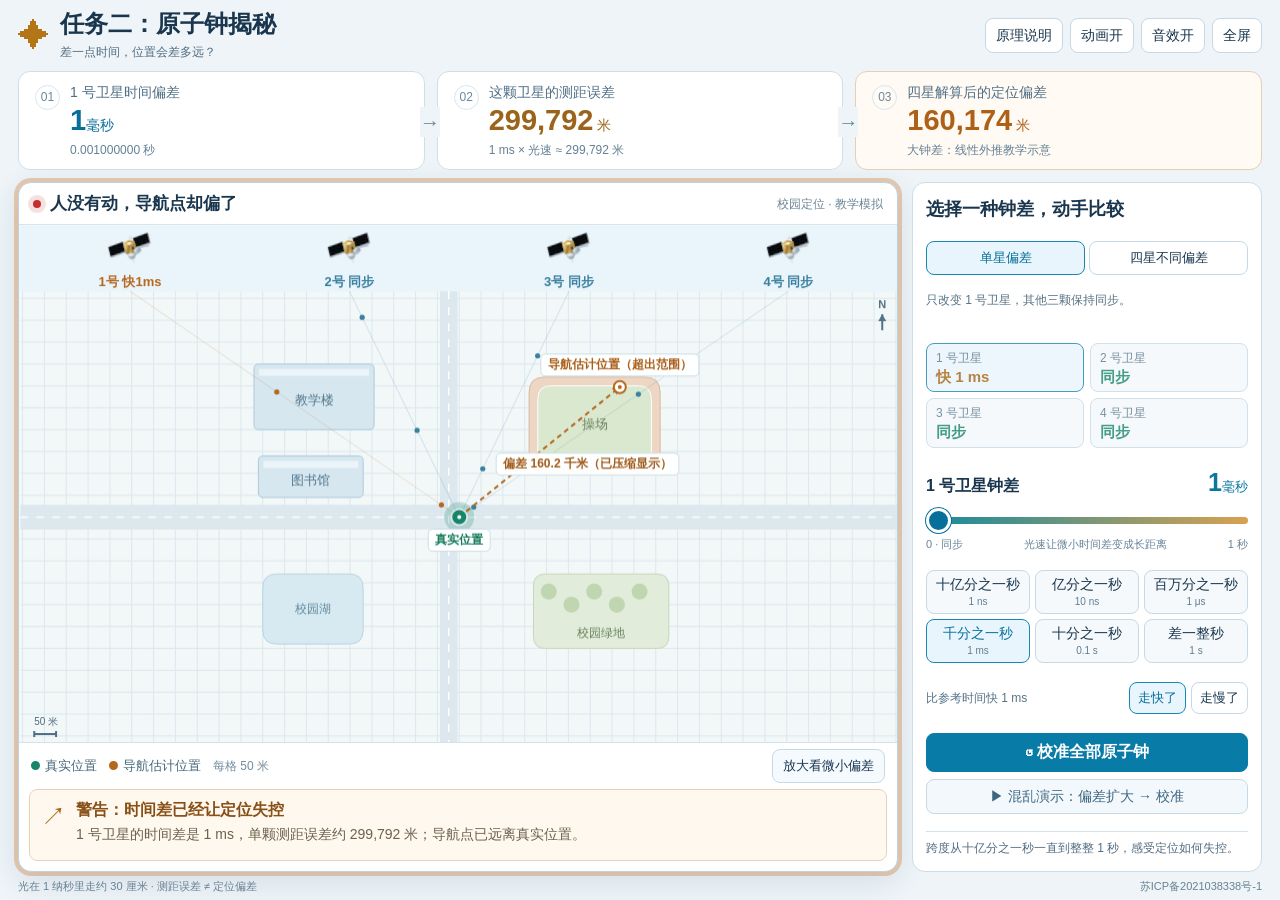
==== site/index.html @ 1d57d841 "Create atomic clock teaching lab with escalating clock-error demonstrations" ====
<!doctype html>
<html lang="zh-CN">
<head>
  <meta charset="utf-8"><meta name="viewport" content="width=device-width, initial-scale=1">
  <meta name="theme-color" content="#eef4f8"><title>任务二：原子钟揭秘</title>
  <link rel="icon" href="assets/satellite.svg" type="image/svg+xml"><link rel="stylesheet" href="style.css">
  <script defer src="model.js"></script><script defer src="scene.js"></script><script defer src="app.js"></script>
</head>
<body>
<main class="app">
  <header class="masthead">
    <a class="brand" href="./"><span class="brand-star" aria-hidden="true">✦</span><span><h1>任务二：原子钟揭秘</h1><small>差一点时间，位置会差多远？</small></span></a>
    <div class="header-actions"><button id="help-button">原理说明</button><button id="motion-button" aria-pressed="true">动画开</button><button id="sound-button" aria-pressed="true">音效开</button><button id="fullscreen-button">全屏</button></div>
  </header>
  <section class="cause-chain" aria-label="时间误差影响定位的过程">
    <div class="metric"><span class="step">01</span><div><p id="time-label">1 号卫星时间偏差</p><strong><span id="time-value">100</span><small id="time-unit">纳秒</small></strong><span class="metric-note" id="time-detail">0.000000100 秒</span></div><span class="chain-arrow" aria-hidden="true">→</span></div>
    <div class="metric metric-range"><span class="step">02</span><div><p id="range-label">这颗卫星的测距误差</p><strong><span id="range-value">29.98</span><small> 米</small></strong><span class="metric-note" id="range-detail">钟差 × 光速</span></div><span class="chain-arrow" aria-hidden="true">→</span></div>
    <div class="metric metric-position"><span class="step">03</span><div><p>四星解算后的定位偏差</p><strong><span id="position-value">16.02</span><small> 米</small></strong><span class="metric-note" id="position-detail">本例卫星分布下的模拟结果</span></div></div>
  </section>
  <div class="workspace">
    <section class="map-panel" aria-labelledby="map-title">
      <div class="panel-heading"><h2 id="map-title"><span class="status-dot"></span>人没有动，导航点却偏了</h2><span class="tag">校园定位 · 教学模拟</span></div>
      <div class="map-wrap"><canvas id="map" width="1000" height="580" aria-label="校园地图：绿色是真实位置，橙色是导航估计位置。调节卫星钟差观察变化。"></canvas></div>
      <div class="map-caption"><div class="legend"><span><i class="actual-dot"></i>真实位置</span><span><i class="estimate-dot"></i>导航估计位置</span><span class="grid-caption">每格 50 米</span></div><button id="zoom-button" aria-pressed="false">放大看微小偏差</button></div>
      <div class="observation" id="observation" role="status" aria-live="polite"><span class="observation-icon" aria-hidden="true">↗</span><div><strong id="observation-title">时间偏了，导航位置也偏了</strong><p id="observation-text">调大钟差，观察橙色导航点。</p></div></div>
    </section>
    <aside class="control-panel" aria-labelledby="control-title">
      <div class="control-heading"><h2 id="control-title">选择一种钟差，动手比较</h2></div>
      <div class="modes" role="group" aria-label="卫星钟差实验模式"><button data-mode="single" aria-pressed="true" class="active">单星偏差</button><button data-mode="mixed" aria-pressed="false">四星不同偏差</button></div>
      <p id="mode-note" class="mode-note">只改变 1 号卫星，其他三颗保持同步。</p>
      <div class="satellites" role="group" aria-label="选择要调整的卫星">
        <button data-satellite="0" aria-pressed="true"><span>1 号卫星</span><strong id="sat-value-0">快 100 ns</strong></button>
        <button data-satellite="1" aria-pressed="false"><span>2 号卫星</span><strong id="sat-value-1">同步</strong></button>
        <button data-satellite="2" aria-pressed="false"><span>3 号卫星</span><strong id="sat-value-2">同步</strong></button>
        <button data-satellite="3" aria-pressed="false"><span>4 号卫星</span><strong id="sat-value-3">同步</strong></button>
      </div>
      <div class="clock-control">
        <label class="slider-label" for="clock-slider"><span id="slider-target">1 号卫星钟差</span><strong><span id="slider-value">100</span><small> ns</small></strong></label>
        <input id="clock-slider" type="range" min="0" max="1000000000" step="1" value="100" aria-describedby="unit-note">
        <div class="slider-ticks"><span>0 · 同步</span><span id="unit-note">光速让微小时间差变成长距离</span><span>1 秒</span></div>
      </div>
      <div class="presets" role="group" aria-label="快速选择时间偏差"><button data-ns="1" aria-pressed="false">十亿分之一秒<small>1 ns</small></button><button data-ns="10" aria-pressed="false">亿分之一秒<small>10 ns</small></button><button data-ns="1000" aria-pressed="false">百万分之一秒<small>1 μs</small></button><button data-ns="1000000" aria-pressed="false">千分之一秒<small>1 ms</small></button><button data-ns="100000000" aria-pressed="false">十分之一秒<small>0.1 s</small></button><button data-ns="1000000000" aria-pressed="false">差一整秒<small>1 s</small></button></div>
      <div class="direction" role="group" aria-label="钟差方向"><span id="clock-status">比参考时间快 100 纳秒</span><button data-direction="ahead" class="active" aria-pressed="true">走快了</button><button data-direction="behind" aria-pressed="false">走慢了</button></div>
      <div class="experiment-actions"><button class="primary-button" id="calibrate-button">↺ 校准全部原子钟</button><button class="demo-button" id="demo-button" aria-pressed="false">▶ 混乱演示：偏差扩大 → 校准</button></div>
      <div class="takeaway" id="experiment-tip">跨度从十亿分之一秒一直到整整 1 秒，感受定位如何失控。</div>
    </aside>
  </div>
  <footer><span>光在 1 纳秒里走约 30 厘米 · 测距误差 ≠ 定位偏差</span><a href="https://beian.miit.gov.cn/" target="_blank" rel="noopener noreferrer">苏ICP备2021038338号-1</a></footer>
</main>
<div class="modal-backdrop" id="help-modal" hidden>
  <section class="help-dialog" role="dialog" aria-modal="true" aria-labelledby="help-title" tabindex="-1">
    <header><h2 id="help-title">原子钟怎样影响定位？</h2><button id="close-help">关闭说明 ×</button></header>
    <div class="help-content">
      <article><h3>① 时间算错，距离就算错</h3><p>信号以光速传播。1 纳秒对应约 30 厘米的测距误差，1 微秒约 300 米，1 毫秒约 300 千米，1 秒则是约 30 万千米。原子钟的稳定计时直接决定卫星测距能否可信。</p></article>
      <article><h3>② 两种模式，感受定位混乱</h3><p><b>单星偏差：</b>只让一颗卫星的时间失准，导航点会被拉向错误方向。</p><p><b>四星不同偏差：</b>四颗分别走快或走慢，距离互相矛盾，定位点可能跳动、偏移，误差也可能部分抵消。</p></article>
      <article><h3>③ 先预测，再操作</h3><p>从十亿分之一秒一路调到一整秒，测距误差会扩大多少倍？</p><button id="answer-button" aria-expanded="false" aria-controls="answer">查看解释 ＋</button><p id="answer" hidden>从 1 纳秒到 1 秒是 10 亿倍。光速不变，时间差扩大多少倍，单颗卫星的测距误差就扩大多少倍；四星不同偏差下，最终定位还取决于误差组合。</p></article>
      <article><h3>教学模型与科学说明</h3><p>每颗发射钟差可调 0–1 秒。走快使该卫星伪距偏短，走慢使其偏长。地图会把超出校园范围的估计位置压缩到视野边缘，并用震动与警报强调“已经失控”；它是教学夸张效果，不是实际北斗精度评估。</p><p>大钟差下的定位偏差是局部线性模型的外推，不能当作真实定位结果；真实接收机可能无法定位。模型使用固定四颗卫星方向的局部二维线性最小二乘解算；真实三维定位还包含高度、大气、轨道、多路径和系统校正。“校准”只清除本实验设定的钟差。</p><p>真空光速：299792458 米/秒。<a href="https://www.beidou.gov.cn/xt/xtjs/" target="_blank" rel="noopener noreferrer">北斗卫星导航系统介绍</a></p></article>
    </div>
  </section>
</div>
</body>
</html>
---- site/style.css ----
:root{color-scheme:light;--bg:#eef4f8;--text:#19364e;--muted:#526c80;--blue:#086f9a;--green:#168568;--orange:#b4681d;--font:"PingFang SC","Microsoft YaHei",Arial,sans-serif}
*{box-sizing:border-box}body{margin:0;background:var(--bg);color:var(--text);font:16px/1.5 var(--font)}button,input{font:inherit}button{cursor:pointer;touch-action:manipulation;color:inherit;border:1px solid #c6d9e4;border-radius:8px;background:#fff;padding:6px 10px;min-height:34px}button:hover{border-color:#1988b1;background:#edf7fd}button:disabled{cursor:default;opacity:.8}button:focus,a:focus,input:focus{outline:3px solid #e5a33c;outline-offset:2px}[hidden]{display:none!important}a{color:var(--blue)}button.active{color:#086f9a;background:#e8f5fc;border-color:#1687b0}.app{height:100vh;min-height:640px;max-width:1920px;padding:0 18px;margin:auto;display:flex;flex-direction:column}.masthead{flex:none;min-height:64px;display:flex;align-items:center;justify-content:space-between;padding:8px 0}.brand{display:flex;align-items:center;text-decoration:none;color:var(--text)}.brand-star{font-size:32px;color:#b47516;margin-right:10px}.brand h1{font-size:24px;line-height:1.3;margin:0}.brand small{font-size:12px;color:var(--muted)}.header-actions{display:flex}.header-actions button{margin-left:7px;font-size:14px}
.cause-chain{flex:none;display:grid;grid-template-columns:repeat(3,minmax(0,1fr));grid-gap:12px;margin-bottom:12px}.metric{position:relative;display:flex;background:#fff;border:1px solid #cddfe9;border-radius:12px;padding:10px 16px}.step{font-size:12px;color:#68889e;border:1px solid #d8e6ef;border-radius:50%;width:25px;height:25px;text-align:center;line-height:23px;margin:3px 10px 0 0;flex-shrink:0}.metric p{font-size:14px;color:#506f85;margin:0}.metric strong{font-size:29px;line-height:1.2;display:block;color:var(--blue);font-variant-numeric:tabular-nums}.metric strong small{font-size:14px;font-weight:400}.metric-note{font-size:12px;color:#648093;display:block;margin-top:3px}.metric-range strong{color:#9a641a}.metric-position{background:#fffaf4;border-color:#e4cfb4}.metric-position strong{color:#ae6017}.chain-arrow{position:absolute;right:-16px;top:36%;z-index:1;width:20px;text-align:center;background:var(--bg);color:#68889e;font-size:20px}
.workspace{flex:1;min-height:0;display:grid;grid-template-columns:minmax(0,1fr) 350px;grid-gap:14px}.map-panel{min-width:0;min-height:0;background:#fff;border:1px solid #bbd2e0;border-radius:13px;overflow:hidden;display:flex;flex-direction:column}.panel-heading{flex:none;display:flex;justify-content:space-between;align-items:center;padding:8px 14px;border-bottom:1px solid #d5e3ed;min-height:39px}.panel-heading h2{font-size:17px;margin:0;display:flex;align-items:center}.status-dot{width:8px;height:8px;background:var(--orange);border-radius:50%;margin-right:9px}.calibrated .status-dot{background:var(--green)}.tag{font-size:12px;color:#6b8596}.map-wrap{flex:1;min-height:0;position:relative;background:#f3f9fd}#map{display:block;width:100%;height:100%;position:absolute;inset:0}.map-caption{flex:none;display:flex;align-items:center;justify-content:space-between;padding:6px 12px;border-top:1px solid #d3e2eb}.legend{display:flex;align-items:center;flex-wrap:wrap;font-size:13px;color:#47677d}.legend>span{margin-right:12px;white-space:nowrap}.legend i{display:inline-block;width:9px;height:9px;border-radius:50%;margin-right:5px}.actual-dot{background:#168568}.estimate-dot{background:#b4681d}.grid-caption{color:#758b9b;font-size:12px}.map-caption button{font-size:13px;white-space:nowrap;background:#f5faff}.map-caption button[aria-pressed=true]{border-color:#1d87ae;color:#08729c;background:#e7f5fc}.observation{flex:none;margin:0 10px 10px;padding:8px 11px;border:1px solid #e7d2b7;border-radius:8px;background:#fff8ee;display:flex;min-height:72px}.observation-icon{font-size:25px;color:#a9691c;margin-right:10px}.observation strong{font-size:16px;color:#885017}.observation p{margin:2px 0 0;font-size:14px;color:#6d614e}.calibrated .observation{background:#edf9f4;border-color:#b1d9ca}.calibrated .observation strong,.calibrated .observation-icon{color:#14745a}.common-bias .observation{background:#edf6ff;border-color:#b8d3e9}.common-bias .observation strong{color:#14628c}
.control-panel{min-height:0;background:#fff;border:1px solid #cbdde8;border-radius:13px;padding:13px;display:flex;flex-direction:column;justify-content:space-between}.control-heading h2{font-size:18px;margin:0 0 8px}.modes{display:flex}.modes button{flex:1;padding:6px 3px;margin-left:4px;font-size:13px;white-space:nowrap}.modes button:first-child{margin-left:0}.mode-note{font-size:12px;color:#577386;margin:6px 0;min-height:36px}.satellites{display:grid;grid-template-columns:1fr 1fr;grid-gap:6px}.satellites button{text-align:left;padding:5px 9px;min-height:49px;background:#f4f8fc}.satellites button span{font-size:12px;display:block;color:#58768a}.satellites button strong{font-size:15px;display:block;line-height:1.3;font-variant-numeric:tabular-nums;color:#a46514}.satellites button.synced strong{color:var(--green)}.satellites button.active{background:#e8f5fc;border-color:#1687b0}.slider-label{display:flex;align-items:baseline;justify-content:space-between;font-size:16px;font-weight:600;margin-top:7px}.slider-label strong{font-size:25px;color:#08789f;font-variant-numeric:tabular-nums}.slider-label small{font-size:13px;font-weight:400}#clock-slider{width:100%;display:block;appearance:none;-webkit-appearance:none;height:7px;border-radius:5px;background:linear-gradient(90deg,#168b9e,#d9a151);margin:15px 0 12px;cursor:ew-resize;touch-action:pan-y}#clock-slider::-webkit-slider-thumb{appearance:none;-webkit-appearance:none;width:25px;height:25px;border:3px solid white;border-radius:50%;background:#086f9a;box-shadow:0 0 0 1px #086f9a}#clock-slider::-moz-range-thumb{width:19px;height:19px;border:3px solid white;border-radius:50%;background:#086f9a}.slider-ticks{display:flex;justify-content:space-between;font-size:11px;color:#688396;margin-bottom:8px}.presets{display:grid;grid-template-columns:repeat(4,1fr);grid-gap:5px}.presets button{padding:5px 2px;font-size:14px;background:#f5f9fc}.presets button.active{color:#08729e;background:#e8f5fc;border-color:#1887b1}.direction{display:flex;align-items:center;margin:9px 0;font-size:12px}.direction>span{margin-right:auto;color:#557388}.direction button{font-size:13px;padding:4px 8px;min-height:32px;margin-left:5px}.primary-button{background:#087ba7;border-color:#087ba7;color:#fff;font-weight:600;font-size:16px;width:100%;min-height:39px}.primary-button:hover{background:#06658c;border-color:#06658c}.demo-button{width:100%;background:#f3f8fc;margin-top:7px;min-height:35px;font-size:14px;color:#3e6580}.demo-button[aria-pressed=true]{border-color:#a97931;background:#fff7eb;color:#985e17}.takeaway{margin-top:8px;border-top:1px solid #d6e3eb;padding-top:7px;font-size:12px;color:#526c80}footer{flex:none;display:flex;justify-content:space-between;padding:6px 0;font-size:11px;color:#688192}footer a{color:inherit;text-decoration:none}
.modal-backdrop{position:fixed;top:0;left:0;width:100%;height:100%;background:rgba(25,54,78,.3);display:flex;align-items:center;justify-content:center;padding:20px;z-index:10}.help-dialog{background:#fff;border:1px solid #c6d9e4;border-radius:15px;max-width:780px;width:100%;max-height:90vh;display:flex;flex-direction:column;box-shadow:0 20px 70px rgba(25,54,78,.2)}.help-dialog header{padding:14px 20px;display:flex;align-items:center;justify-content:space-between;border-bottom:1px solid #d5e3ed}.help-dialog h2{font-size:21px;margin:0}.help-content{overflow:auto;padding:0 22px 16px}.help-content h3{font-size:18px;color:#086f9a;margin:18px 0 7px}.help-content p{font-size:15px;margin:6px 0;line-height:1.8}.help-content article+article{border-top:1px solid #e1eaf0;margin-top:16px}.help-content #answer{padding:10px;background:#edf7fc;border-radius:7px}
@media(min-width:1600px) and (min-height:850px){.workspace{grid-template-columns:minmax(0,1fr) 390px}.control-panel{padding:20px}.control-heading h2{font-size:21px}.modes button{font-size:15px}.mode-note,.takeaway{font-size:14px}.satellites button{padding:10px}.satellites button strong{font-size:19px}.satellites button span{font-size:14px}.presets button,.direction button{font-size:16px;min-height:40px}.primary-button,.demo-button{min-height:44px}}
@media(max-width:1100px){.app{padding:0 12px}.workspace{grid-template-columns:minmax(0,1fr) 325px;grid-gap:10px}.metric{padding:9px 12px}.step{display:none}.tag{display:none}.grid-caption{display:none}.panel-heading h2{font-size:16px}.observation p{font-size:13px}}
@media(min-width:761px) and (max-height:700px){.masthead{min-height:56px}.brand h1{font-size:22px}.cause-chain{margin-bottom:8px}.metric{padding:6px 12px}.metric strong{font-size:26px}.control-panel{padding:10px}.control-heading{display:none}.mode-note{min-height:32px;margin:4px 0}.satellites button{min-height:44px;padding:3px 7px}.slider-label{margin-top:3px}.takeaway{display:none}.observation{min-height:65px}}
@media(max-width:760px){.app{padding:0 8px;min-height:780px}.masthead{flex-wrap:wrap;min-height:79px;padding:6px 0}.brand h1{font-size:20px}.brand-star{font-size:25px;margin-right:7px}.brand small{display:none}.header-actions{margin-left:auto}.header-actions button{font-size:12px;min-height:28px;padding:3px 8px;margin-left:5px}.cause-chain{grid-gap:6px;margin-bottom:7px}.metric{padding:7px}.metric p{font-size:10px;min-height:30px;line-height:1.4}.metric strong{font-size:22px}.metric strong small{font-size:10px}.metric-note{font-size:10px;line-height:1.3;min-height:26px}.chain-arrow{font-size:14px;right:-9px;width:12px}.workspace{display:flex;flex-direction:column}.map-panel{flex:1;min-height:230px}.panel-heading{min-height:30px;padding:4px 9px}.panel-heading h2{font-size:14px}.map-caption{padding:4px 8px}.legend{font-size:11px}.legend>span{margin-right:7px}.map-caption button{font-size:11px;min-height:28px;padding:3px 6px}.observation{padding:5px 7px;margin:0 6px 6px;min-height:0}.observation strong{font-size:12px}.observation p{font-size:11px;line-height:1.4}.observation-icon{display:none}.control-panel{flex:none;padding:8px;margin-top:7px}.control-heading,.takeaway{display:none}.modes button{min-height:29px;font-size:12px;padding:4px 3px}.mode-note{font-size:11px;min-height:0;margin:4px 0}.satellites{grid-template-columns:repeat(4,minmax(0,1fr));grid-gap:4px}.satellites button{padding:3px 5px;min-height:40px}.satellites button span{font-size:10px}.satellites button strong{font-size:12px}.slider-label{margin-top:4px;font-size:13px}.slider-label strong{font-size:20px}.slider-ticks{font-size:10px;margin-bottom:5px}#clock-slider{margin:12px 0 10px}.presets button{font-size:12px;min-height:29px;padding:3px}.direction{margin:5px 0;font-size:11px}.direction button{font-size:12px;min-height:28px}.experiment-actions{display:flex}.experiment-actions button{width:50%;min-height:34px;font-size:12px}.demo-button{margin:0 0 0 6px}footer{font-size:9px;padding:4px 0}footer>span{max-width:210px}.help-dialog header{padding:12px}.help-dialog h2{font-size:17px}}
@media(min-width:761px) and (max-height:800px){.takeaway{display:none}}
@media(prefers-reduced-motion:reduce){*{scroll-behavior:auto!important}}
.presets{grid-template-columns:repeat(3,minmax(0,1fr))}.presets button{min-height:43px;line-height:1.2}.presets button small{display:block;color:#627d90;font-size:10px;margin-top:3px}
body[data-alarm-level="2"] .map-panel{box-shadow:0 0 0 3px rgba(210,145,38,.25),0 8px 24px rgba(40,77,104,.1)}
body[data-alarm-level="3"] .map-panel{box-shadow:0 0 0 4px rgba(209,111,28,.32),0 8px 30px rgba(40,77,104,.14);animation:alarmShake .34s infinite}
body[data-alarm-level="4"] .map-panel{box-shadow:0 0 0 5px rgba(188,47,38,.45),0 8px 34px rgba(120,36,30,.2);animation:alarmShake .16s infinite}
body[data-alarm-level="3"] .status-dot,body[data-alarm-level="4"] .status-dot{background:#c52f2f;box-shadow:0 0 0 5px rgba(197,47,47,.15)}
@keyframes alarmShake{0%,100%{filter:brightness(1)}50%{filter:brightness(1.08)}}
@media(max-width:760px){.presets button{min-height:34px;font-size:11px}.presets button small{font-size:9px}.presets{grid-gap:4px}}
@media(prefers-reduced-motion:reduce){body[data-alarm-level] .map-panel{animation:none!important}}
body[data-alarm-level] .map-panel{animation:none}
@media(min-width:761px) and (max-height:800px){.control-heading{display:none}.control-panel{padding:10px}.mode-note{min-height:0;margin:5px 0}.satellites button{min-height:42px;padding:3px 7px}.slider-label{margin-top:4px}.direction{margin:6px 0}.presets button{min-height:40px;font-size:12px}.demo-button{margin-top:5px}}
@media(max-width:760px){.metric strong{font-size:18px;overflow-wrap:anywhere}.metric-note{overflow-wrap:anywhere}.control-panel{padding:6px}.mode-note{font-size:10px}.presets button{min-height:32px}.satellites button{min-height:35px}.slider-ticks{font-size:9px}.observation p{font-size:10px}}
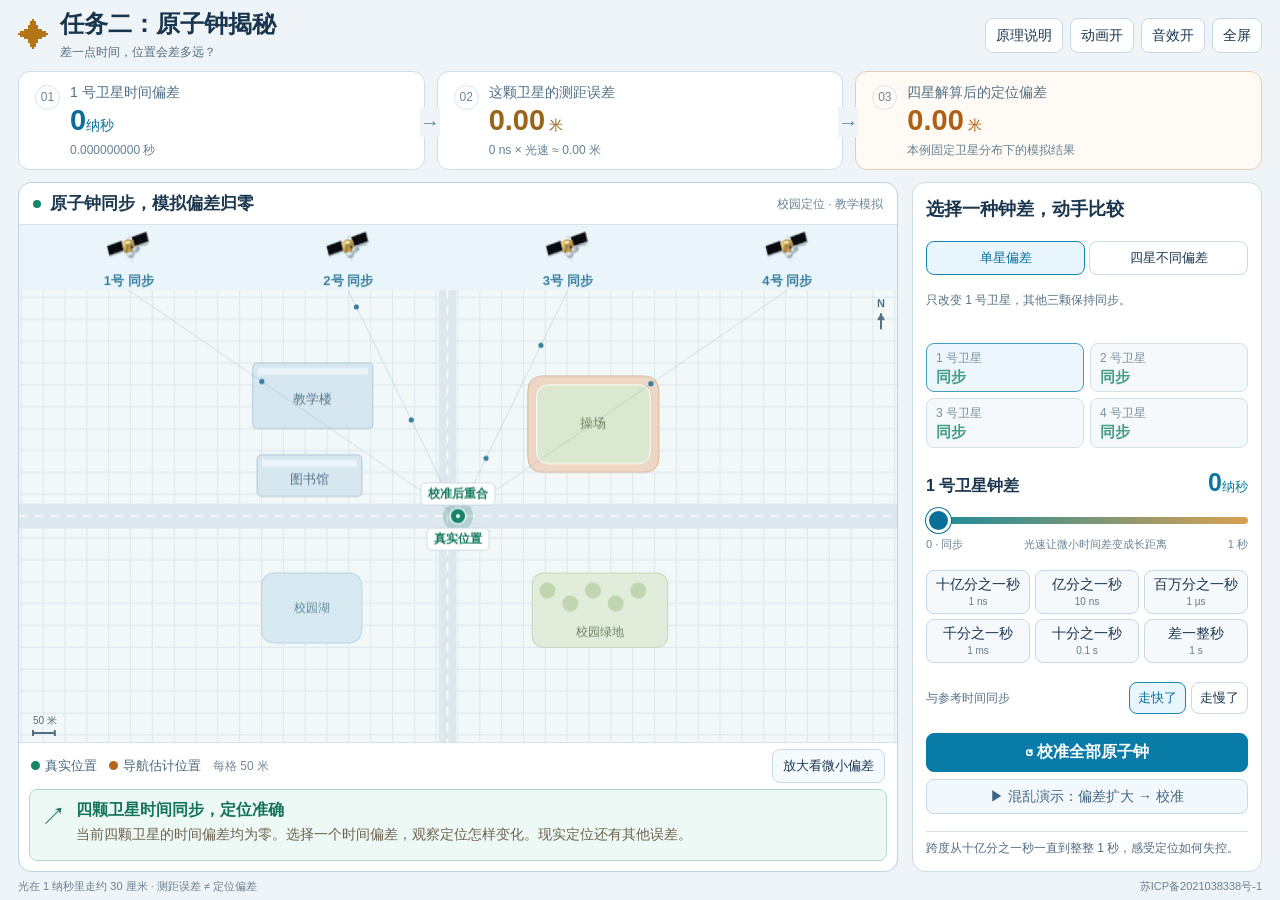
==== commit dda13ddf: "Start all clock experiment modes with zero satellite offsets" ====
--- a/site/index.html
+++ b/site/index.html
@@ -13,34 +13,34 @@
     <div class="header-actions"><button id="help-button">原理说明</button><button id="motion-button" aria-pressed="true">动画开</button><button id="sound-button" aria-pressed="true">音效开</button><button id="fullscreen-button">全屏</button></div>
   </header>
   <section class="cause-chain" aria-label="时间误差影响定位的过程">
-    <div class="metric"><span class="step">01</span><div><p id="time-label">1 号卫星时间偏差</p><strong><span id="time-value">100</span><small id="time-unit">纳秒</small></strong><span class="metric-note" id="time-detail">0.000000100 秒</span></div><span class="chain-arrow" aria-hidden="true">→</span></div>
-    <div class="metric metric-range"><span class="step">02</span><div><p id="range-label">这颗卫星的测距误差</p><strong><span id="range-value">29.98</span><small> 米</small></strong><span class="metric-note" id="range-detail">钟差 × 光速</span></div><span class="chain-arrow" aria-hidden="true">→</span></div>
-    <div class="metric metric-position"><span class="step">03</span><div><p>四星解算后的定位偏差</p><strong><span id="position-value">16.02</span><small> 米</small></strong><span class="metric-note" id="position-detail">本例卫星分布下的模拟结果</span></div></div>
+    <div class="metric"><span class="step">01</span><div><p id="time-label">1 号卫星时间偏差</p><strong><span id="time-value">0</span><small id="time-unit">纳秒</small></strong><span class="metric-note" id="time-detail">0.000000000 秒</span></div><span class="chain-arrow" aria-hidden="true">→</span></div>
+    <div class="metric metric-range"><span class="step">02</span><div><p id="range-label">这颗卫星的测距误差</p><strong><span id="range-value">0.00</span><small> 米</small></strong><span class="metric-note" id="range-detail">钟差 × 光速</span></div><span class="chain-arrow" aria-hidden="true">→</span></div>
+    <div class="metric metric-position"><span class="step">03</span><div><p>四星解算后的定位偏差</p><strong><span id="position-value">0.00</span><small> 米</small></strong><span class="metric-note" id="position-detail">本例卫星分布下的模拟结果</span></div></div>
   </section>
   <div class="workspace">
-    <section class="map-panel" aria-labelledby="map-title">
-      <div class="panel-heading"><h2 id="map-title"><span class="status-dot"></span>人没有动，导航点却偏了</h2><span class="tag">校园定位 · 教学模拟</span></div>
+    <section class="map-panel calibrated" aria-labelledby="map-title">
+      <div class="panel-heading"><h2 id="map-title"><span class="status-dot"></span>原子钟同步，模拟偏差归零</h2><span class="tag">校园定位 · 教学模拟</span></div>
       <div class="map-wrap"><canvas id="map" width="1000" height="580" aria-label="校园地图：绿色是真实位置，橙色是导航估计位置。调节卫星钟差观察变化。"></canvas></div>
       <div class="map-caption"><div class="legend"><span><i class="actual-dot"></i>真实位置</span><span><i class="estimate-dot"></i>导航估计位置</span><span class="grid-caption">每格 50 米</span></div><button id="zoom-button" aria-pressed="false">放大看微小偏差</button></div>
-      <div class="observation" id="observation" role="status" aria-live="polite"><span class="observation-icon" aria-hidden="true">↗</span><div><strong id="observation-title">时间偏了，导航位置也偏了</strong><p id="observation-text">调大钟差，观察橙色导航点。</p></div></div>
+      <div class="observation" id="observation" role="status" aria-live="polite"><span class="observation-icon" aria-hidden="true">↗</span><div><strong id="observation-title">四颗卫星时间同步，定位准确</strong><p id="observation-text">当前四颗卫星的时间偏差均为零。选择一个时间偏差，观察定位怎样变化。现实定位还有其他误差。</p></div></div>
     </section>
     <aside class="control-panel" aria-labelledby="control-title">
       <div class="control-heading"><h2 id="control-title">选择一种钟差，动手比较</h2></div>
       <div class="modes" role="group" aria-label="卫星钟差实验模式"><button data-mode="single" aria-pressed="true" class="active">单星偏差</button><button data-mode="mixed" aria-pressed="false">四星不同偏差</button></div>
       <p id="mode-note" class="mode-note">只改变 1 号卫星，其他三颗保持同步。</p>
       <div class="satellites" role="group" aria-label="选择要调整的卫星">
-        <button data-satellite="0" aria-pressed="true"><span>1 号卫星</span><strong id="sat-value-0">快 100 ns</strong></button>
+        <button data-satellite="0" aria-pressed="true"><span>1 号卫星</span><strong id="sat-value-0">同步</strong></button>
         <button data-satellite="1" aria-pressed="false"><span>2 号卫星</span><strong id="sat-value-1">同步</strong></button>
         <button data-satellite="2" aria-pressed="false"><span>3 号卫星</span><strong id="sat-value-2">同步</strong></button>
         <button data-satellite="3" aria-pressed="false"><span>4 号卫星</span><strong id="sat-value-3">同步</strong></button>
       </div>
       <div class="clock-control">
-        <label class="slider-label" for="clock-slider"><span id="slider-target">1 号卫星钟差</span><strong><span id="slider-value">100</span><small> ns</small></strong></label>
-        <input id="clock-slider" type="range" min="0" max="1000000000" step="1" value="100" aria-describedby="unit-note">
+        <label class="slider-label" for="clock-slider"><span id="slider-target">1 号卫星钟差</span><strong><span id="slider-value">0</span><small> ns</small></strong></label>
+        <input id="clock-slider" type="range" min="0" max="1000000000" step="1" value="0" aria-describedby="unit-note">
         <div class="slider-ticks"><span>0 · 同步</span><span id="unit-note">光速让微小时间差变成长距离</span><span>1 秒</span></div>
       </div>
       <div class="presets" role="group" aria-label="快速选择时间偏差"><button data-ns="1" aria-pressed="false">十亿分之一秒<small>1 ns</small></button><button data-ns="10" aria-pressed="false">亿分之一秒<small>10 ns</small></button><button data-ns="1000" aria-pressed="false">百万分之一秒<small>1 μs</small></button><button data-ns="1000000" aria-pressed="false">千分之一秒<small>1 ms</small></button><button data-ns="100000000" aria-pressed="false">十分之一秒<small>0.1 s</small></button><button data-ns="1000000000" aria-pressed="false">差一整秒<small>1 s</small></button></div>
-      <div class="direction" role="group" aria-label="钟差方向"><span id="clock-status">比参考时间快 100 纳秒</span><button data-direction="ahead" class="active" aria-pressed="true">走快了</button><button data-direction="behind" aria-pressed="false">走慢了</button></div>
+      <div class="direction" role="group" aria-label="钟差方向"><span id="clock-status">与参考时间同步</span><button data-direction="ahead" class="active" aria-pressed="true">走快了</button><button data-direction="behind" aria-pressed="false">走慢了</button></div>
       <div class="experiment-actions"><button class="primary-button" id="calibrate-button">↺ 校准全部原子钟</button><button class="demo-button" id="demo-button" aria-pressed="false">▶ 混乱演示：偏差扩大 → 校准</button></div>
       <div class="takeaway" id="experiment-tip">跨度从十亿分之一秒一直到整整 1 秒，感受定位如何失控。</div>
     </aside>
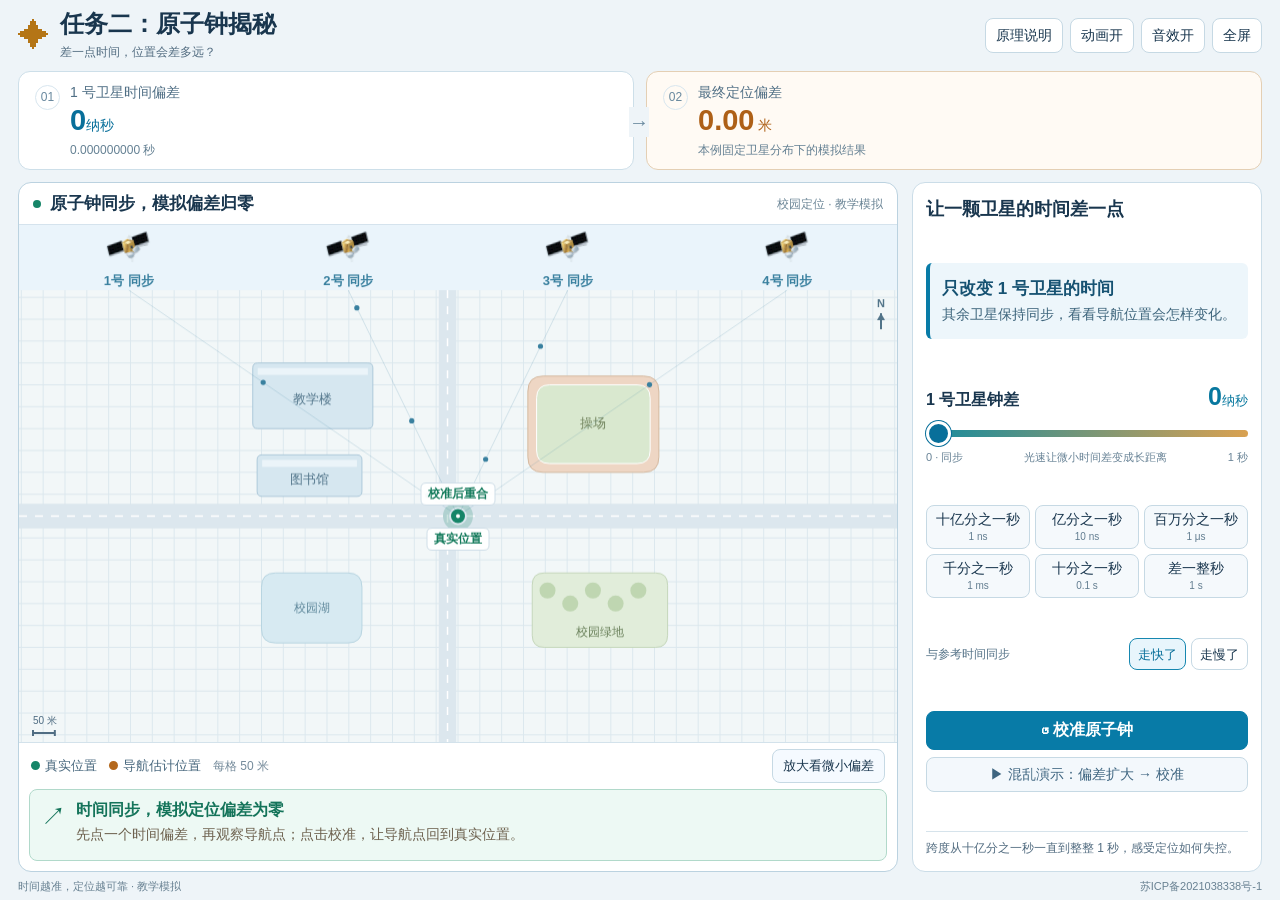
==== commit 1154f1da: "Simplify clock experiment to one satellite and final position error" ====
--- a/site/index.html
+++ b/site/index.html
@@ -14,26 +14,18 @@
   </header>
   <section class="cause-chain" aria-label="时间误差影响定位的过程">
     <div class="metric"><span class="step">01</span><div><p id="time-label">1 号卫星时间偏差</p><strong><span id="time-value">0</span><small id="time-unit">纳秒</small></strong><span class="metric-note" id="time-detail">0.000000000 秒</span></div><span class="chain-arrow" aria-hidden="true">→</span></div>
-    <div class="metric metric-range"><span class="step">02</span><div><p id="range-label">这颗卫星的测距误差</p><strong><span id="range-value">0.00</span><small> 米</small></strong><span class="metric-note" id="range-detail">钟差 × 光速</span></div><span class="chain-arrow" aria-hidden="true">→</span></div>
-    <div class="metric metric-position"><span class="step">03</span><div><p>四星解算后的定位偏差</p><strong><span id="position-value">0.00</span><small> 米</small></strong><span class="metric-note" id="position-detail">本例卫星分布下的模拟结果</span></div></div>
+    <div class="metric metric-position"><span class="step">02</span><div><p>最终定位偏差</p><strong><span id="position-value">0.00</span><small> 米</small></strong><span class="metric-note" id="position-detail">本例卫星分布下的模拟结果</span></div></div>
   </section>
   <div class="workspace">
     <section class="map-panel calibrated" aria-labelledby="map-title">
       <div class="panel-heading"><h2 id="map-title"><span class="status-dot"></span>原子钟同步，模拟偏差归零</h2><span class="tag">校园定位 · 教学模拟</span></div>
       <div class="map-wrap"><canvas id="map" width="1000" height="580" aria-label="校园地图：绿色是真实位置，橙色是导航估计位置。调节卫星钟差观察变化。"></canvas></div>
       <div class="map-caption"><div class="legend"><span><i class="actual-dot"></i>真实位置</span><span><i class="estimate-dot"></i>导航估计位置</span><span class="grid-caption">每格 50 米</span></div><button id="zoom-button" aria-pressed="false">放大看微小偏差</button></div>
-      <div class="observation" id="observation" role="status" aria-live="polite"><span class="observation-icon" aria-hidden="true">↗</span><div><strong id="observation-title">四颗卫星时间同步，定位准确</strong><p id="observation-text">当前四颗卫星的时间偏差均为零。选择一个时间偏差，观察定位怎样变化。现实定位还有其他误差。</p></div></div>
+      <div class="observation" id="observation" role="status" aria-live="polite"><span class="observation-icon" aria-hidden="true">↗</span><div><strong id="observation-title">时间同步，模拟定位偏差为零</strong><p id="observation-text">先点一个时间偏差，再观察导航点；点击校准，让导航点回到真实位置。</p></div></div>
     </section>
     <aside class="control-panel" aria-labelledby="control-title">
-      <div class="control-heading"><h2 id="control-title">选择一种钟差，动手比较</h2></div>
-      <div class="modes" role="group" aria-label="卫星钟差实验模式"><button data-mode="single" aria-pressed="true" class="active">单星偏差</button><button data-mode="mixed" aria-pressed="false">四星不同偏差</button></div>
-      <p id="mode-note" class="mode-note">只改变 1 号卫星，其他三颗保持同步。</p>
-      <div class="satellites" role="group" aria-label="选择要调整的卫星">
-        <button data-satellite="0" aria-pressed="true"><span>1 号卫星</span><strong id="sat-value-0">同步</strong></button>
-        <button data-satellite="1" aria-pressed="false"><span>2 号卫星</span><strong id="sat-value-1">同步</strong></button>
-        <button data-satellite="2" aria-pressed="false"><span>3 号卫星</span><strong id="sat-value-2">同步</strong></button>
-        <button data-satellite="3" aria-pressed="false"><span>4 号卫星</span><strong id="sat-value-3">同步</strong></button>
-      </div>
+      <div class="control-heading"><h2 id="control-title">让一颗卫星的时间差一点</h2></div>
+      <p class="single-note"><strong>只改变 1 号卫星的时间</strong><br>其余卫星保持同步，看看导航位置会怎样变化。</p>
       <div class="clock-control">
         <label class="slider-label" for="clock-slider"><span id="slider-target">1 号卫星钟差</span><strong><span id="slider-value">0</span><small> ns</small></strong></label>
         <input id="clock-slider" type="range" min="0" max="1000000000" step="1" value="0" aria-describedby="unit-note">
@@ -41,20 +33,20 @@
       </div>
       <div class="presets" role="group" aria-label="快速选择时间偏差"><button data-ns="1" aria-pressed="false">十亿分之一秒<small>1 ns</small></button><button data-ns="10" aria-pressed="false">亿分之一秒<small>10 ns</small></button><button data-ns="1000" aria-pressed="false">百万分之一秒<small>1 μs</small></button><button data-ns="1000000" aria-pressed="false">千分之一秒<small>1 ms</small></button><button data-ns="100000000" aria-pressed="false">十分之一秒<small>0.1 s</small></button><button data-ns="1000000000" aria-pressed="false">差一整秒<small>1 s</small></button></div>
       <div class="direction" role="group" aria-label="钟差方向"><span id="clock-status">与参考时间同步</span><button data-direction="ahead" class="active" aria-pressed="true">走快了</button><button data-direction="behind" aria-pressed="false">走慢了</button></div>
-      <div class="experiment-actions"><button class="primary-button" id="calibrate-button">↺ 校准全部原子钟</button><button class="demo-button" id="demo-button" aria-pressed="false">▶ 混乱演示：偏差扩大 → 校准</button></div>
+      <div class="experiment-actions"><button class="primary-button" id="calibrate-button">↺ 校准原子钟</button><button class="demo-button" id="demo-button" aria-pressed="false">▶ 混乱演示：偏差扩大 → 校准</button></div>
       <div class="takeaway" id="experiment-tip">跨度从十亿分之一秒一直到整整 1 秒，感受定位如何失控。</div>
     </aside>
   </div>
-  <footer><span>光在 1 纳秒里走约 30 厘米 · 测距误差 ≠ 定位偏差</span><a href="https://beian.miit.gov.cn/" target="_blank" rel="noopener noreferrer">苏ICP备2021038338号-1</a></footer>
+  <footer><span>时间越准，定位越可靠 · 教学模拟</span><a href="https://beian.miit.gov.cn/" target="_blank" rel="noopener noreferrer">苏ICP备2021038338号-1</a></footer>
 </main>
 <div class="modal-backdrop" id="help-modal" hidden>
   <section class="help-dialog" role="dialog" aria-modal="true" aria-labelledby="help-title" tabindex="-1">
     <header><h2 id="help-title">原子钟怎样影响定位？</h2><button id="close-help">关闭说明 ×</button></header>
     <div class="help-content">
       <article><h3>① 时间算错，距离就算错</h3><p>信号以光速传播。1 纳秒对应约 30 厘米的测距误差，1 微秒约 300 米，1 毫秒约 300 千米，1 秒则是约 30 万千米。原子钟的稳定计时直接决定卫星测距能否可信。</p></article>
-      <article><h3>② 两种模式，感受定位混乱</h3><p><b>单星偏差：</b>只让一颗卫星的时间失准，导航点会被拉向错误方向。</p><p><b>四星不同偏差：</b>四颗分别走快或走慢，距离互相矛盾，定位点可能跳动、偏移，误差也可能部分抵消。</p></article>
-      <article><h3>③ 先预测，再操作</h3><p>从十亿分之一秒一路调到一整秒，测距误差会扩大多少倍？</p><button id="answer-button" aria-expanded="false" aria-controls="answer">查看解释 ＋</button><p id="answer" hidden>从 1 纳秒到 1 秒是 10 亿倍。光速不变，时间差扩大多少倍，单颗卫星的测距误差就扩大多少倍；四星不同偏差下，最终定位还取决于误差组合。</p></article>
-      <article><h3>教学模型与科学说明</h3><p>每颗发射钟差可调 0–1 秒。走快使该卫星伪距偏短，走慢使其偏长。地图会把超出校园范围的估计位置压缩到视野边缘，并用震动与警报强调“已经失控”；它是教学夸张效果，不是实际北斗精度评估。</p><p>大钟差下的定位偏差是局部线性模型的外推，不能当作真实定位结果；真实接收机可能无法定位。模型使用固定四颗卫星方向的局部二维线性最小二乘解算；真实三维定位还包含高度、大气、轨道、多路径和系统校正。“校准”只清除本实验设定的钟差。</p><p>真空光速：299792458 米/秒。<a href="https://www.beidou.gov.cn/xt/xtjs/" target="_blank" rel="noopener noreferrer">北斗卫星导航系统介绍</a></p></article>
+      <article><h3>② 一颗卫星失准，也会影响定位</h3><p>本实验只改变 1 号卫星的时间，其余卫星保持同步。先选择一个时间偏差，观察导航点偏离真实位置，再点击校准比较前后变化。</p><p>定位仍需要多颗卫星共同参与，画面中的其他卫星提供同步的参考信号。</p></article>
+      <article><h3>③ 先预测，再操作</h3><p>从十亿分之一秒一路调到一整秒，测距误差会扩大多少倍？</p><button id="answer-button" aria-expanded="false" aria-controls="answer">查看解释 ＋</button><p id="answer" hidden>从 1 纳秒到 1 秒是 10 亿倍。光速不变，时间差扩大多少倍，单颗卫星的测距误差就扩大多少倍；最终定位偏差还与卫星分布有关。</p></article>
+      <article><h3>教学模型与科学说明</h3><p>1 号卫星的发射钟差可调 0–1 秒。走快使该卫星伪距偏短，走慢使其偏长。地图会把超出校园范围的估计位置压缩到视野边缘，并用震动与警报强调“已经失控”；它是教学夸张效果，不是实际北斗精度评估。</p><p>大钟差下的定位偏差是局部线性模型的外推，不能当作真实定位结果；真实接收机可能无法定位。模型使用固定四颗卫星方向的局部二维线性最小二乘解算；真实三维定位还包含高度、大气、轨道、多路径和系统校正。“校准”只清除本实验设定的钟差。</p><p>真空光速：299792458 米/秒。<a href="https://www.beidou.gov.cn/xt/xtjs/" target="_blank" rel="noopener noreferrer">北斗卫星导航系统介绍</a></p></article>
     </div>
   </section>
 </div>
--- a/site/style.css
+++ b/site/style.css
@@ -1,13 +1,13 @@
 :root{color-scheme:light;--bg:#eef4f8;--text:#19364e;--muted:#526c80;--blue:#086f9a;--green:#168568;--orange:#b4681d;--font:"PingFang SC","Microsoft YaHei",Arial,sans-serif}
 *{box-sizing:border-box}body{margin:0;background:var(--bg);color:var(--text);font:16px/1.5 var(--font)}button,input{font:inherit}button{cursor:pointer;touch-action:manipulation;color:inherit;border:1px solid #c6d9e4;border-radius:8px;background:#fff;padding:6px 10px;min-height:34px}button:hover{border-color:#1988b1;background:#edf7fd}button:disabled{cursor:default;opacity:.8}button:focus,a:focus,input:focus{outline:3px solid #e5a33c;outline-offset:2px}[hidden]{display:none!important}a{color:var(--blue)}button.active{color:#086f9a;background:#e8f5fc;border-color:#1687b0}.app{height:100vh;min-height:640px;max-width:1920px;padding:0 18px;margin:auto;display:flex;flex-direction:column}.masthead{flex:none;min-height:64px;display:flex;align-items:center;justify-content:space-between;padding:8px 0}.brand{display:flex;align-items:center;text-decoration:none;color:var(--text)}.brand-star{font-size:32px;color:#b47516;margin-right:10px}.brand h1{font-size:24px;line-height:1.3;margin:0}.brand small{font-size:12px;color:var(--muted)}.header-actions{display:flex}.header-actions button{margin-left:7px;font-size:14px}
-.cause-chain{flex:none;display:grid;grid-template-columns:repeat(3,minmax(0,1fr));grid-gap:12px;margin-bottom:12px}.metric{position:relative;display:flex;background:#fff;border:1px solid #cddfe9;border-radius:12px;padding:10px 16px}.step{font-size:12px;color:#68889e;border:1px solid #d8e6ef;border-radius:50%;width:25px;height:25px;text-align:center;line-height:23px;margin:3px 10px 0 0;flex-shrink:0}.metric p{font-size:14px;color:#506f85;margin:0}.metric strong{font-size:29px;line-height:1.2;display:block;color:var(--blue);font-variant-numeric:tabular-nums}.metric strong small{font-size:14px;font-weight:400}.metric-note{font-size:12px;color:#648093;display:block;margin-top:3px}.metric-range strong{color:#9a641a}.metric-position{background:#fffaf4;border-color:#e4cfb4}.metric-position strong{color:#ae6017}.chain-arrow{position:absolute;right:-16px;top:36%;z-index:1;width:20px;text-align:center;background:var(--bg);color:#68889e;font-size:20px}
+.cause-chain{flex:none;display:grid;grid-template-columns:repeat(2,minmax(0,1fr));grid-gap:12px;margin-bottom:12px}.metric{position:relative;display:flex;background:#fff;border:1px solid #cddfe9;border-radius:12px;padding:10px 16px}.step{font-size:12px;color:#68889e;border:1px solid #d8e6ef;border-radius:50%;width:25px;height:25px;text-align:center;line-height:23px;margin:3px 10px 0 0;flex-shrink:0}.metric p{font-size:14px;color:#506f85;margin:0}.metric strong{font-size:29px;line-height:1.2;display:block;color:var(--blue);font-variant-numeric:tabular-nums}.metric strong small{font-size:14px;font-weight:400}.metric-note{font-size:12px;color:#648093;display:block;margin-top:3px}.metric-position{background:#fffaf4;border-color:#e4cfb4}.metric-position strong{color:#ae6017}.chain-arrow{position:absolute;right:-16px;top:36%;z-index:1;width:20px;text-align:center;background:var(--bg);color:#68889e;font-size:20px}
 .workspace{flex:1;min-height:0;display:grid;grid-template-columns:minmax(0,1fr) 350px;grid-gap:14px}.map-panel{min-width:0;min-height:0;background:#fff;border:1px solid #bbd2e0;border-radius:13px;overflow:hidden;display:flex;flex-direction:column}.panel-heading{flex:none;display:flex;justify-content:space-between;align-items:center;padding:8px 14px;border-bottom:1px solid #d5e3ed;min-height:39px}.panel-heading h2{font-size:17px;margin:0;display:flex;align-items:center}.status-dot{width:8px;height:8px;background:var(--orange);border-radius:50%;margin-right:9px}.calibrated .status-dot{background:var(--green)}.tag{font-size:12px;color:#6b8596}.map-wrap{flex:1;min-height:0;position:relative;background:#f3f9fd}#map{display:block;width:100%;height:100%;position:absolute;inset:0}.map-caption{flex:none;display:flex;align-items:center;justify-content:space-between;padding:6px 12px;border-top:1px solid #d3e2eb}.legend{display:flex;align-items:center;flex-wrap:wrap;font-size:13px;color:#47677d}.legend>span{margin-right:12px;white-space:nowrap}.legend i{display:inline-block;width:9px;height:9px;border-radius:50%;margin-right:5px}.actual-dot{background:#168568}.estimate-dot{background:#b4681d}.grid-caption{color:#758b9b;font-size:12px}.map-caption button{font-size:13px;white-space:nowrap;background:#f5faff}.map-caption button[aria-pressed=true]{border-color:#1d87ae;color:#08729c;background:#e7f5fc}.observation{flex:none;margin:0 10px 10px;padding:8px 11px;border:1px solid #e7d2b7;border-radius:8px;background:#fff8ee;display:flex;min-height:72px}.observation-icon{font-size:25px;color:#a9691c;margin-right:10px}.observation strong{font-size:16px;color:#885017}.observation p{margin:2px 0 0;font-size:14px;color:#6d614e}.calibrated .observation{background:#edf9f4;border-color:#b1d9ca}.calibrated .observation strong,.calibrated .observation-icon{color:#14745a}.common-bias .observation{background:#edf6ff;border-color:#b8d3e9}.common-bias .observation strong{color:#14628c}
-.control-panel{min-height:0;background:#fff;border:1px solid #cbdde8;border-radius:13px;padding:13px;display:flex;flex-direction:column;justify-content:space-between}.control-heading h2{font-size:18px;margin:0 0 8px}.modes{display:flex}.modes button{flex:1;padding:6px 3px;margin-left:4px;font-size:13px;white-space:nowrap}.modes button:first-child{margin-left:0}.mode-note{font-size:12px;color:#577386;margin:6px 0;min-height:36px}.satellites{display:grid;grid-template-columns:1fr 1fr;grid-gap:6px}.satellites button{text-align:left;padding:5px 9px;min-height:49px;background:#f4f8fc}.satellites button span{font-size:12px;display:block;color:#58768a}.satellites button strong{font-size:15px;display:block;line-height:1.3;font-variant-numeric:tabular-nums;color:#a46514}.satellites button.synced strong{color:var(--green)}.satellites button.active{background:#e8f5fc;border-color:#1687b0}.slider-label{display:flex;align-items:baseline;justify-content:space-between;font-size:16px;font-weight:600;margin-top:7px}.slider-label strong{font-size:25px;color:#08789f;font-variant-numeric:tabular-nums}.slider-label small{font-size:13px;font-weight:400}#clock-slider{width:100%;display:block;appearance:none;-webkit-appearance:none;height:7px;border-radius:5px;background:linear-gradient(90deg,#168b9e,#d9a151);margin:15px 0 12px;cursor:ew-resize;touch-action:pan-y}#clock-slider::-webkit-slider-thumb{appearance:none;-webkit-appearance:none;width:25px;height:25px;border:3px solid white;border-radius:50%;background:#086f9a;box-shadow:0 0 0 1px #086f9a}#clock-slider::-moz-range-thumb{width:19px;height:19px;border:3px solid white;border-radius:50%;background:#086f9a}.slider-ticks{display:flex;justify-content:space-between;font-size:11px;color:#688396;margin-bottom:8px}.presets{display:grid;grid-template-columns:repeat(4,1fr);grid-gap:5px}.presets button{padding:5px 2px;font-size:14px;background:#f5f9fc}.presets button.active{color:#08729e;background:#e8f5fc;border-color:#1887b1}.direction{display:flex;align-items:center;margin:9px 0;font-size:12px}.direction>span{margin-right:auto;color:#557388}.direction button{font-size:13px;padding:4px 8px;min-height:32px;margin-left:5px}.primary-button{background:#087ba7;border-color:#087ba7;color:#fff;font-weight:600;font-size:16px;width:100%;min-height:39px}.primary-button:hover{background:#06658c;border-color:#06658c}.demo-button{width:100%;background:#f3f8fc;margin-top:7px;min-height:35px;font-size:14px;color:#3e6580}.demo-button[aria-pressed=true]{border-color:#a97931;background:#fff7eb;color:#985e17}.takeaway{margin-top:8px;border-top:1px solid #d6e3eb;padding-top:7px;font-size:12px;color:#526c80}footer{flex:none;display:flex;justify-content:space-between;padding:6px 0;font-size:11px;color:#688192}footer a{color:inherit;text-decoration:none}
+.control-panel{min-height:0;background:#fff;border:1px solid #cbdde8;border-radius:13px;padding:13px;display:flex;flex-direction:column;justify-content:space-between}.control-heading h2{font-size:18px;margin:0 0 8px}.slider-label{display:flex;align-items:baseline;justify-content:space-between;font-size:16px;font-weight:600;margin-top:7px}.slider-label strong{font-size:25px;color:#08789f;font-variant-numeric:tabular-nums}.slider-label small{font-size:13px;font-weight:400}#clock-slider{width:100%;display:block;appearance:none;-webkit-appearance:none;height:7px;border-radius:5px;background:linear-gradient(90deg,#168b9e,#d9a151);margin:15px 0 12px;cursor:ew-resize;touch-action:pan-y}#clock-slider::-webkit-slider-thumb{appearance:none;-webkit-appearance:none;width:25px;height:25px;border:3px solid white;border-radius:50%;background:#086f9a;box-shadow:0 0 0 1px #086f9a}#clock-slider::-moz-range-thumb{width:19px;height:19px;border:3px solid white;border-radius:50%;background:#086f9a}.slider-ticks{display:flex;justify-content:space-between;font-size:11px;color:#688396;margin-bottom:8px}.presets{display:grid;grid-template-columns:repeat(4,1fr);grid-gap:5px}.presets button{padding:5px 2px;font-size:14px;background:#f5f9fc}.presets button.active{color:#08729e;background:#e8f5fc;border-color:#1887b1}.direction{display:flex;align-items:center;margin:9px 0;font-size:12px}.direction>span{margin-right:auto;color:#557388}.direction button{font-size:13px;padding:4px 8px;min-height:32px;margin-left:5px}.primary-button{background:#087ba7;border-color:#087ba7;color:#fff;font-weight:600;font-size:16px;width:100%;min-height:39px}.primary-button:hover{background:#06658c;border-color:#06658c}.demo-button{width:100%;background:#f3f8fc;margin-top:7px;min-height:35px;font-size:14px;color:#3e6580}.demo-button[aria-pressed=true]{border-color:#a97931;background:#fff7eb;color:#985e17}.takeaway{margin-top:8px;border-top:1px solid #d6e3eb;padding-top:7px;font-size:12px;color:#526c80}footer{flex:none;display:flex;justify-content:space-between;padding:6px 0;font-size:11px;color:#688192}footer a{color:inherit;text-decoration:none}
 .modal-backdrop{position:fixed;top:0;left:0;width:100%;height:100%;background:rgba(25,54,78,.3);display:flex;align-items:center;justify-content:center;padding:20px;z-index:10}.help-dialog{background:#fff;border:1px solid #c6d9e4;border-radius:15px;max-width:780px;width:100%;max-height:90vh;display:flex;flex-direction:column;box-shadow:0 20px 70px rgba(25,54,78,.2)}.help-dialog header{padding:14px 20px;display:flex;align-items:center;justify-content:space-between;border-bottom:1px solid #d5e3ed}.help-dialog h2{font-size:21px;margin:0}.help-content{overflow:auto;padding:0 22px 16px}.help-content h3{font-size:18px;color:#086f9a;margin:18px 0 7px}.help-content p{font-size:15px;margin:6px 0;line-height:1.8}.help-content article+article{border-top:1px solid #e1eaf0;margin-top:16px}.help-content #answer{padding:10px;background:#edf7fc;border-radius:7px}
-@media(min-width:1600px) and (min-height:850px){.workspace{grid-template-columns:minmax(0,1fr) 390px}.control-panel{padding:20px}.control-heading h2{font-size:21px}.modes button{font-size:15px}.mode-note,.takeaway{font-size:14px}.satellites button{padding:10px}.satellites button strong{font-size:19px}.satellites button span{font-size:14px}.presets button,.direction button{font-size:16px;min-height:40px}.primary-button,.demo-button{min-height:44px}}
+@media(min-width:1600px) and (min-height:850px){.workspace{grid-template-columns:minmax(0,1fr) 390px}.control-panel{padding:20px}.control-heading h2{font-size:21px}.presets button,.direction button{font-size:16px;min-height:40px}.primary-button,.demo-button{min-height:44px}}
 @media(max-width:1100px){.app{padding:0 12px}.workspace{grid-template-columns:minmax(0,1fr) 325px;grid-gap:10px}.metric{padding:9px 12px}.step{display:none}.tag{display:none}.grid-caption{display:none}.panel-heading h2{font-size:16px}.observation p{font-size:13px}}
-@media(min-width:761px) and (max-height:700px){.masthead{min-height:56px}.brand h1{font-size:22px}.cause-chain{margin-bottom:8px}.metric{padding:6px 12px}.metric strong{font-size:26px}.control-panel{padding:10px}.control-heading{display:none}.mode-note{min-height:32px;margin:4px 0}.satellites button{min-height:44px;padding:3px 7px}.slider-label{margin-top:3px}.takeaway{display:none}.observation{min-height:65px}}
-@media(max-width:760px){.app{padding:0 8px;min-height:780px}.masthead{flex-wrap:wrap;min-height:79px;padding:6px 0}.brand h1{font-size:20px}.brand-star{font-size:25px;margin-right:7px}.brand small{display:none}.header-actions{margin-left:auto}.header-actions button{font-size:12px;min-height:28px;padding:3px 8px;margin-left:5px}.cause-chain{grid-gap:6px;margin-bottom:7px}.metric{padding:7px}.metric p{font-size:10px;min-height:30px;line-height:1.4}.metric strong{font-size:22px}.metric strong small{font-size:10px}.metric-note{font-size:10px;line-height:1.3;min-height:26px}.chain-arrow{font-size:14px;right:-9px;width:12px}.workspace{display:flex;flex-direction:column}.map-panel{flex:1;min-height:230px}.panel-heading{min-height:30px;padding:4px 9px}.panel-heading h2{font-size:14px}.map-caption{padding:4px 8px}.legend{font-size:11px}.legend>span{margin-right:7px}.map-caption button{font-size:11px;min-height:28px;padding:3px 6px}.observation{padding:5px 7px;margin:0 6px 6px;min-height:0}.observation strong{font-size:12px}.observation p{font-size:11px;line-height:1.4}.observation-icon{display:none}.control-panel{flex:none;padding:8px;margin-top:7px}.control-heading,.takeaway{display:none}.modes button{min-height:29px;font-size:12px;padding:4px 3px}.mode-note{font-size:11px;min-height:0;margin:4px 0}.satellites{grid-template-columns:repeat(4,minmax(0,1fr));grid-gap:4px}.satellites button{padding:3px 5px;min-height:40px}.satellites button span{font-size:10px}.satellites button strong{font-size:12px}.slider-label{margin-top:4px;font-size:13px}.slider-label strong{font-size:20px}.slider-ticks{font-size:10px;margin-bottom:5px}#clock-slider{margin:12px 0 10px}.presets button{font-size:12px;min-height:29px;padding:3px}.direction{margin:5px 0;font-size:11px}.direction button{font-size:12px;min-height:28px}.experiment-actions{display:flex}.experiment-actions button{width:50%;min-height:34px;font-size:12px}.demo-button{margin:0 0 0 6px}footer{font-size:9px;padding:4px 0}footer>span{max-width:210px}.help-dialog header{padding:12px}.help-dialog h2{font-size:17px}}
+@media(min-width:761px) and (max-height:700px){.masthead{min-height:56px}.brand h1{font-size:22px}.cause-chain{margin-bottom:8px}.metric{padding:6px 12px}.metric strong{font-size:26px}.control-panel{padding:10px}.control-heading{display:none}.slider-label{margin-top:3px}.takeaway{display:none}.observation{min-height:65px}}
+@media(max-width:760px){.app{padding:0 8px;min-height:780px}.masthead{flex-wrap:wrap;min-height:79px;padding:6px 0}.brand h1{font-size:20px}.brand-star{font-size:25px;margin-right:7px}.brand small{display:none}.header-actions{margin-left:auto}.header-actions button{font-size:12px;min-height:28px;padding:3px 8px;margin-left:5px}.cause-chain{grid-gap:6px;margin-bottom:7px}.metric{padding:7px}.metric p{font-size:10px;min-height:30px;line-height:1.4}.metric strong{font-size:22px}.metric strong small{font-size:10px}.metric-note{font-size:10px;line-height:1.3;min-height:26px}.chain-arrow{font-size:14px;right:-9px;width:12px}.workspace{display:flex;flex-direction:column}.map-panel{flex:1;min-height:230px}.panel-heading{min-height:30px;padding:4px 9px}.panel-heading h2{font-size:14px}.map-caption{padding:4px 8px}.legend{font-size:11px}.legend>span{margin-right:7px}.map-caption button{font-size:11px;min-height:28px;padding:3px 6px}.observation{padding:5px 7px;margin:0 6px 6px;min-height:0}.observation strong{font-size:12px}.observation p{font-size:11px;line-height:1.4}.observation-icon{display:none}.control-panel{flex:none;padding:8px;margin-top:7px}.control-heading,.takeaway{display:none}.slider-label{margin-top:4px;font-size:13px}.slider-label strong{font-size:20px}.slider-ticks{font-size:10px;margin-bottom:5px}#clock-slider{margin:12px 0 10px}.presets button{font-size:12px;min-height:29px;padding:3px}.direction{margin:5px 0;font-size:11px}.direction button{font-size:12px;min-height:28px}.experiment-actions{display:flex}.experiment-actions button{width:50%;min-height:34px;font-size:12px}.demo-button{margin:0 0 0 6px}footer{font-size:9px;padding:4px 0}footer>span{max-width:210px}.help-dialog header{padding:12px}.help-dialog h2{font-size:17px}}
 @media(min-width:761px) and (max-height:800px){.takeaway{display:none}}
 @media(prefers-reduced-motion:reduce){*{scroll-behavior:auto!important}}
 .presets{grid-template-columns:repeat(3,minmax(0,1fr))}.presets button{min-height:43px;line-height:1.2}.presets button small{display:block;color:#627d90;font-size:10px;margin-top:3px}
@@ -19,5 +19,8 @@
 @media(max-width:760px){.presets button{min-height:34px;font-size:11px}.presets button small{font-size:9px}.presets{grid-gap:4px}}
 @media(prefers-reduced-motion:reduce){body[data-alarm-level] .map-panel{animation:none!important}}
 body[data-alarm-level] .map-panel{animation:none}
-@media(min-width:761px) and (max-height:800px){.control-heading{display:none}.control-panel{padding:10px}.mode-note{min-height:0;margin:5px 0}.satellites button{min-height:42px;padding:3px 7px}.slider-label{margin-top:4px}.direction{margin:6px 0}.presets button{min-height:40px;font-size:12px}.demo-button{margin-top:5px}}
-@media(max-width:760px){.metric strong{font-size:18px;overflow-wrap:anywhere}.metric-note{overflow-wrap:anywhere}.control-panel{padding:6px}.mode-note{font-size:10px}.presets button{min-height:32px}.satellites button{min-height:35px}.slider-ticks{font-size:9px}.observation p{font-size:10px}}
+@media(min-width:761px) and (max-height:800px){.control-heading{display:none}.control-panel{padding:10px}.slider-label{margin-top:4px}.direction{margin:6px 0}.presets button{min-height:40px;font-size:12px}.demo-button{margin-top:5px}}
+@media(max-width:760px){.metric strong{font-size:18px;overflow-wrap:anywhere}.metric-note{overflow-wrap:anywhere}.control-panel{padding:6px}.presets button{min-height:32px}.slider-ticks{font-size:9px}.observation p{font-size:10px}}
+
+.single-note{margin:0;padding:12px;background:#edf6fb;border-left:4px solid #087ba7;border-radius:6px;font-size:14px;line-height:1.7;color:#3e657c}.single-note strong{color:#165272;font-size:17px}
+@media(max-width:760px){.single-note{padding:5px 8px;font-size:11px;line-height:1.5}.single-note strong{font-size:13px}}
